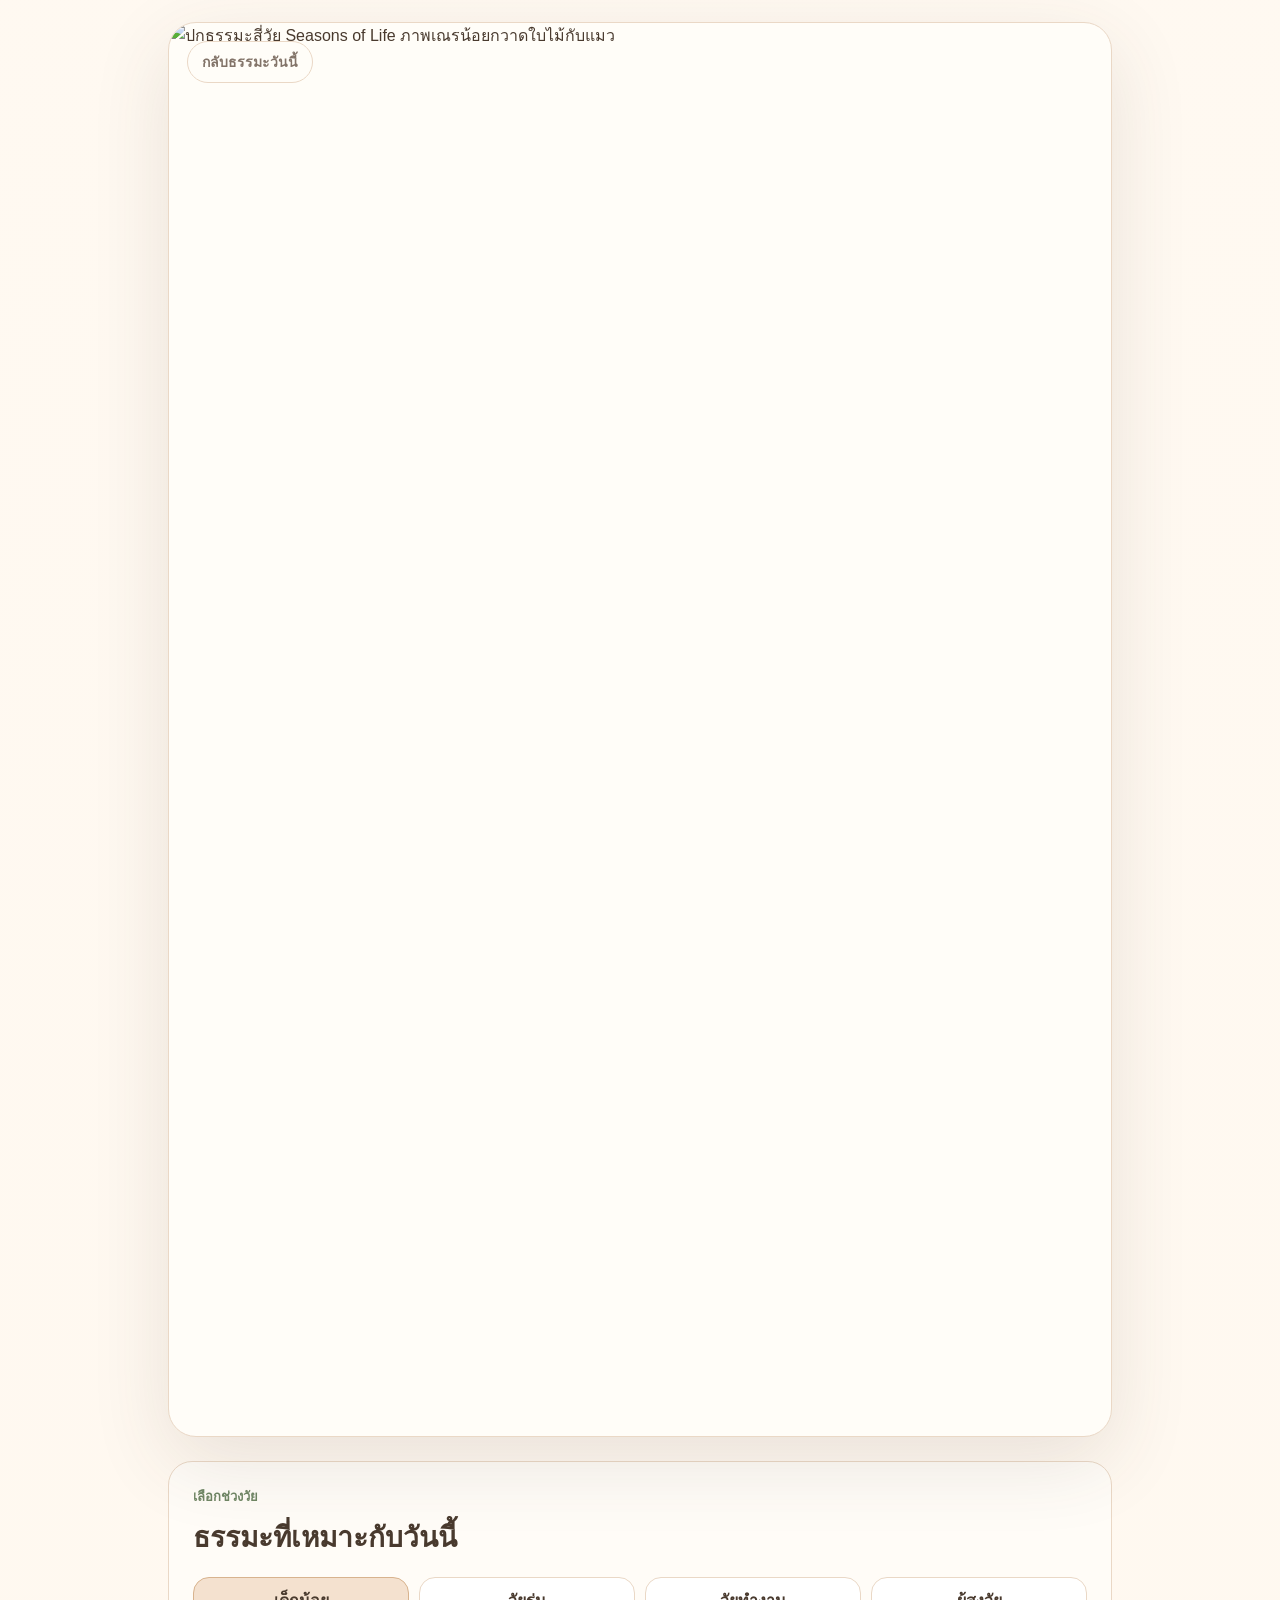
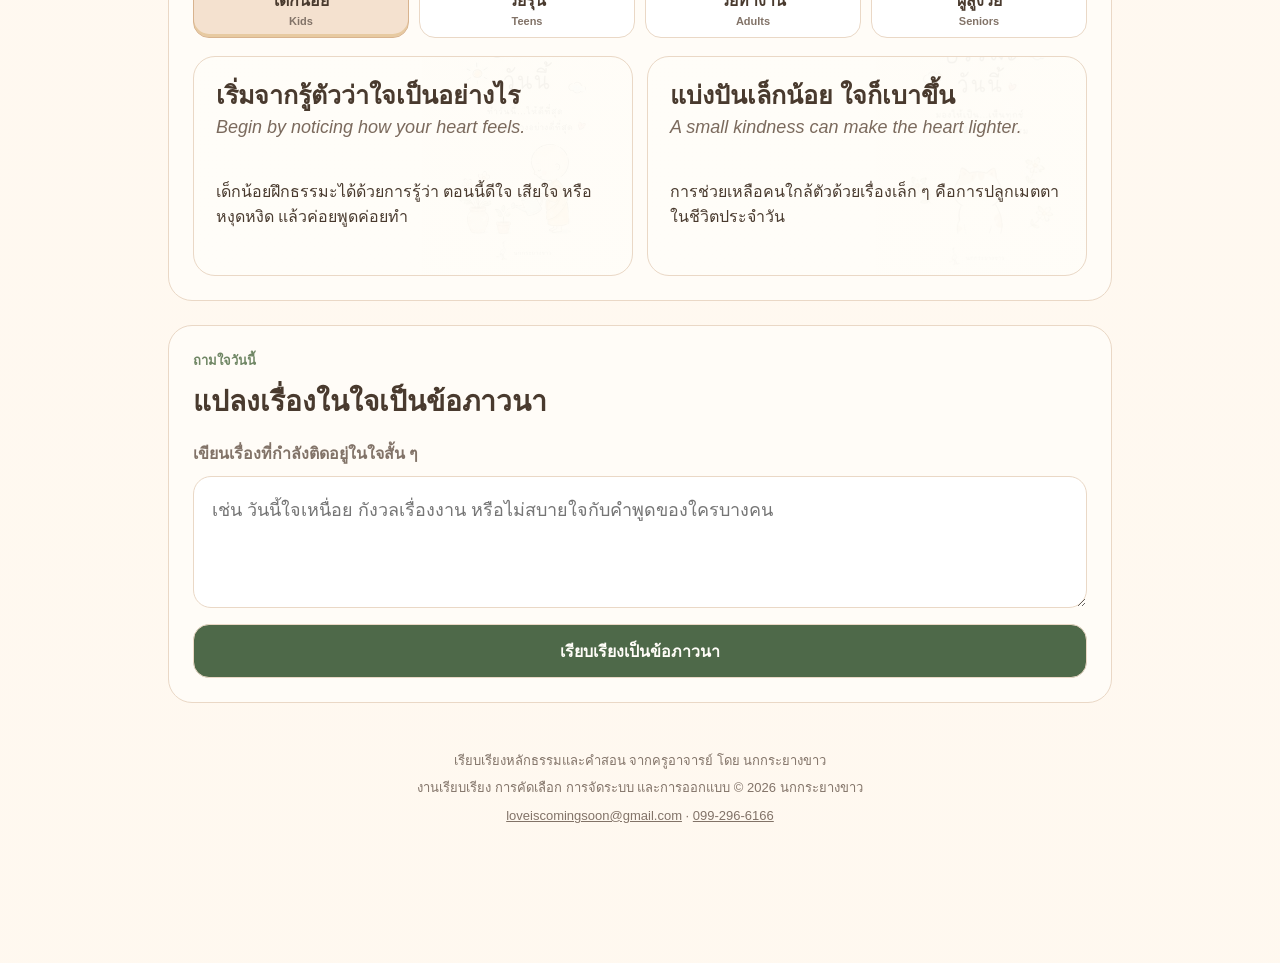
==== life/index.html @ bd6fd729 "Update Seasons of Life cover" ====
<!doctype html>
<html lang="th">
  <head>
    <meta charset="utf-8">
    <meta name="viewport" content="width=device-width, initial-scale=1">
    <meta name="theme-color" content="#fff8ef">
    <meta name="description" content="ธรรมะสี่วัย Seasons of Life สำหรับอ่านและใช้พิจารณาใจในแต่ละช่วงวัยของชีวิต">
    <meta name="author" content="นกกระยางขาว">
    <title>ธรรมะสี่วัย | Seasons of Life</title>
    <link rel="icon" type="image/png" sizes="32x32" href="../assets/favicon-32.png">
    <link rel="apple-touch-icon" href="../assets/apple-touch-icon.png">
    <link rel="stylesheet" href="./life.css?v=20260628-3">
  </head>
  <body>
    <main class="life-shell">
      <header class="life-hero">
        <a class="back-link" href="../">กลับธรรมะวันนี้</a>
        <img class="cover-image" src="../assets/daily-art/seasons-of-life-cover.png?v=20260628-3" alt="ปกธรรมะสี่วัย Seasons of Life ภาพเณรน้อยกวาดใบไม้กับแมว">
      </header>

      <section class="age-panel" aria-labelledby="ageHeading">
        <div class="section-heading">
          <p class="eyebrow">เลือกช่วงวัย</p>
          <h2 id="ageHeading">ธรรมะที่เหมาะกับวันนี้</h2>
        </div>
        <div class="age-tabs" role="tablist" aria-label="เลือกช่วงวัย">
          <button class="active" type="button" data-age="kids">เด็กน้อย <small>Kids</small></button>
          <button type="button" data-age="teens">วัยรุ่น <small>Teens</small></button>
          <button type="button" data-age="adults">วัยทำงาน <small>Adults</small></button>
          <button type="button" data-age="seniors">ผู้สูงวัย <small>Seniors</small></button>
        </div>
        <div class="wisdom-grid" id="wisdomGrid" aria-live="polite"></div>
      </section>

      <section class="reflect-panel" aria-labelledby="reflectHeading">
        <div class="section-heading">
          <p class="eyebrow">ถามใจวันนี้</p>
          <h2 id="reflectHeading">แปลงเรื่องในใจเป็นข้อภาวนา</h2>
        </div>
        <label for="lifeInput">เขียนเรื่องที่กำลังติดอยู่ในใจสั้น ๆ</label>
        <textarea id="lifeInput" placeholder="เช่น วันนี้ใจเหนื่อย กังวลเรื่องงาน หรือไม่สบายใจกับคำพูดของใครบางคน"></textarea>
        <button class="reflect-button" id="reflectButton" type="button">เรียบเรียงเป็นข้อภาวนา</button>
        <article class="reflection-card" id="reflectionCard" hidden></article>
      </section>

      <footer class="life-credit">
        <p>เรียบเรียงหลักธรรมและคำสอน จากครูอาจารย์ โดย นกกระยางขาว</p>
        <p>งานเรียบเรียง การคัดเลือก การจัดระบบ และการออกแบบ © 2026 นกกระยางขาว</p>
        <a href="mailto:loveiscomingsoon@gmail.com">loveiscomingsoon@gmail.com</a>
        <span aria-hidden="true"> · </span>
        <a href="tel:0992966166">099-296-6166</a>
      </footer>
    </main>
    <p class="toast" id="toast" role="status" aria-live="polite" hidden></p>
    <script src="./life.js?v=20260628-3"></script>
  </body>
</html>
---- life/life.css ----
:root {
  color-scheme: light;
  --paper: #fff8ef;
  --paper-soft: #f6eadc;
  --card: #fffdf8;
  --ink: #493a2e;
  --muted: #827368;
  --line: #ead8c6;
  --sage: #6f8664;
  --peach: #d9907c;
  --gold: #c99a3f;
  font-family: "Sukhumvit Set", "Noto Sans Thai", "Helvetica Neue", Arial, sans-serif;
}

* {
  box-sizing: border-box;
}

body {
  margin: 0;
  min-height: 100vh;
  background:
    linear-gradient(rgba(255, 248, 239, 0.88), rgba(255, 248, 239, 0.96)),
    url("../assets/daily-art/seasons-of-life-cover.png?v=20260628-3") center top / 620px auto fixed;
  color: var(--ink);
}

a {
  color: inherit;
}

.life-shell {
  width: min(100%, 980px);
  margin: 0 auto;
  padding: 22px 18px 56px;
}

.life-hero {
  position: relative;
  display: block;
  overflow: hidden;
  padding: 0;
  border: 1px solid var(--line);
  border-radius: 28px;
  background: var(--card);
  box-shadow: 0 24px 80px rgba(73, 58, 46, 0.12);
}

.back-link {
  position: absolute;
  top: 18px;
  left: 18px;
  z-index: 2;
  width: fit-content;
  padding: 9px 14px;
  border: 1px solid var(--line);
  border-radius: 999px;
  background: rgba(255, 253, 248, 0.84);
  color: var(--muted);
  font-size: 14px;
  font-weight: 700;
  text-decoration: none;
}

.eyebrow {
  margin: 0 0 8px;
  color: var(--sage);
  font-size: 13px;
  font-weight: 800;
}

h1,
h2,
p {
  margin-top: 0;
}

.cover-image {
  display: block;
  width: 100%;
  aspect-ratio: 1536 / 2304;
  object-fit: cover;
  object-position: center top;
}

.age-panel,
.reflect-panel {
  margin-top: 24px;
  padding: 24px;
  border: 1px solid var(--line);
  border-radius: 24px;
  background: rgba(255, 253, 248, 0.92);
}

.section-heading {
  margin-bottom: 18px;
}

.section-heading h2 {
  margin-bottom: 0;
  font-size: 28px;
}

.age-tabs {
  display: grid;
  grid-template-columns: repeat(4, 1fr);
  gap: 10px;
  margin-bottom: 18px;
}

.age-tabs button,
.reflect-button {
  min-height: 54px;
  border: 1px solid var(--line);
  border-radius: 16px;
  background: #fff;
  color: var(--ink);
  font: inherit;
  font-weight: 800;
  cursor: pointer;
}

.age-tabs button {
  display: grid;
  place-items: center;
  gap: 2px;
  padding: 10px;
}

.age-tabs small {
  color: var(--muted);
  font-size: 11px;
  font-weight: 800;
}

.age-tabs button.active {
  border-color: #d8b38e;
  background: #f4e1cf;
  box-shadow: inset 0 -3px 0 rgba(201, 154, 63, 0.32);
}

.wisdom-grid {
  display: grid;
  grid-template-columns: repeat(2, minmax(0, 1fr));
  gap: 14px;
}

.wisdom-card {
  display: grid;
  gap: 12px;
  min-height: 220px;
  padding: 22px;
  border: 1px solid var(--line);
  border-radius: 22px;
  background:
    linear-gradient(rgba(255, 253, 248, 0.94), rgba(255, 253, 248, 0.97)),
    var(--art) right bottom / 210px auto no-repeat;
}

.wisdom-card h3 {
  margin: 0;
  font-size: 25px;
  line-height: 1.35;
}

.wisdom-card .english {
  color: #7b6a5d;
  font-size: 18px;
  font-style: italic;
  line-height: 1.6;
}

label {
  display: block;
  margin-bottom: 10px;
  color: var(--muted);
  font-weight: 800;
}

textarea {
  width: 100%;
  min-height: 132px;
  padding: 18px;
  border: 1px solid var(--line);
  border-radius: 18px;
  background: #fff;
  color: var(--ink);
  font: inherit;
  font-size: 18px;
  line-height: 1.7;
  resize: vertical;
}

.reflect-button {
  width: 100%;
  margin-top: 12px;
  background: #4e6949;
  color: #fffdf8;
}

.reflection-card {
  margin-top: 16px;
  padding: 20px;
  border: 1px solid #e3c3a4;
  border-radius: 20px;
  background: #f8eadb;
}

.reflection-card h3 {
  margin: 0 0 12px;
  font-size: 24px;
}

.reflection-card p {
  margin-bottom: 10px;
  font-size: 18px;
  line-height: 1.75;
}

.life-credit {
  margin: 24px 0 0;
  padding: 22px 12px 80px;
  color: var(--muted);
  font-size: 13px;
  line-height: 1.8;
  text-align: center;
}

.life-credit p {
  margin-bottom: 4px;
}

.toast {
  position: fixed;
  left: 50%;
  bottom: 24px;
  z-index: 20;
  transform: translateX(-50%);
  width: min(90vw, 420px);
  padding: 13px 16px;
  border-radius: 999px;
  background: #493a2e;
  color: #fffdf8;
  font-weight: 800;
  text-align: center;
  box-shadow: 0 16px 48px rgba(73, 58, 46, 0.2);
}

@media (max-width: 760px) {
  .life-shell {
    padding-inline: 12px;
  }

  .life-hero {
    border-radius: 22px;
  }

  .age-panel,
  .reflect-panel {
    padding: 18px;
  }

  .age-tabs {
    grid-template-columns: repeat(2, 1fr);
  }

  .wisdom-grid {
    grid-template-columns: 1fr;
  }
}
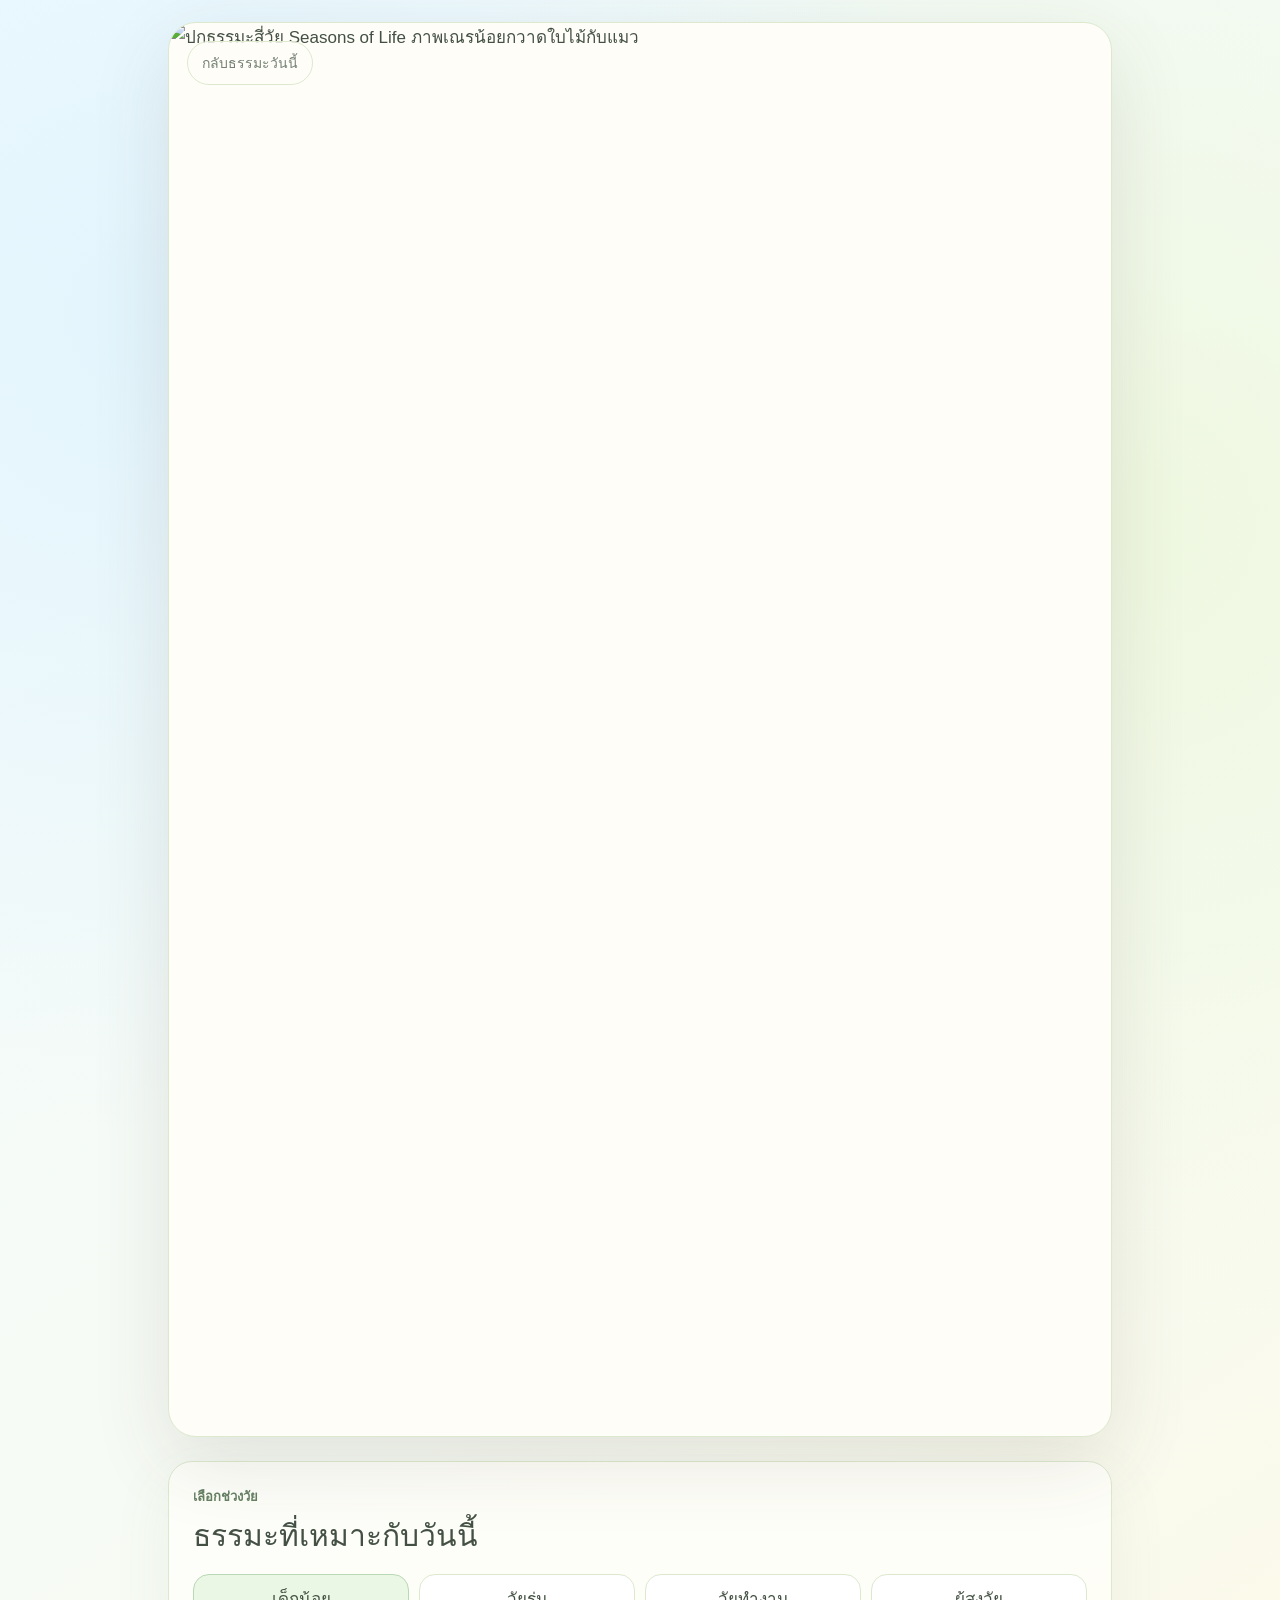
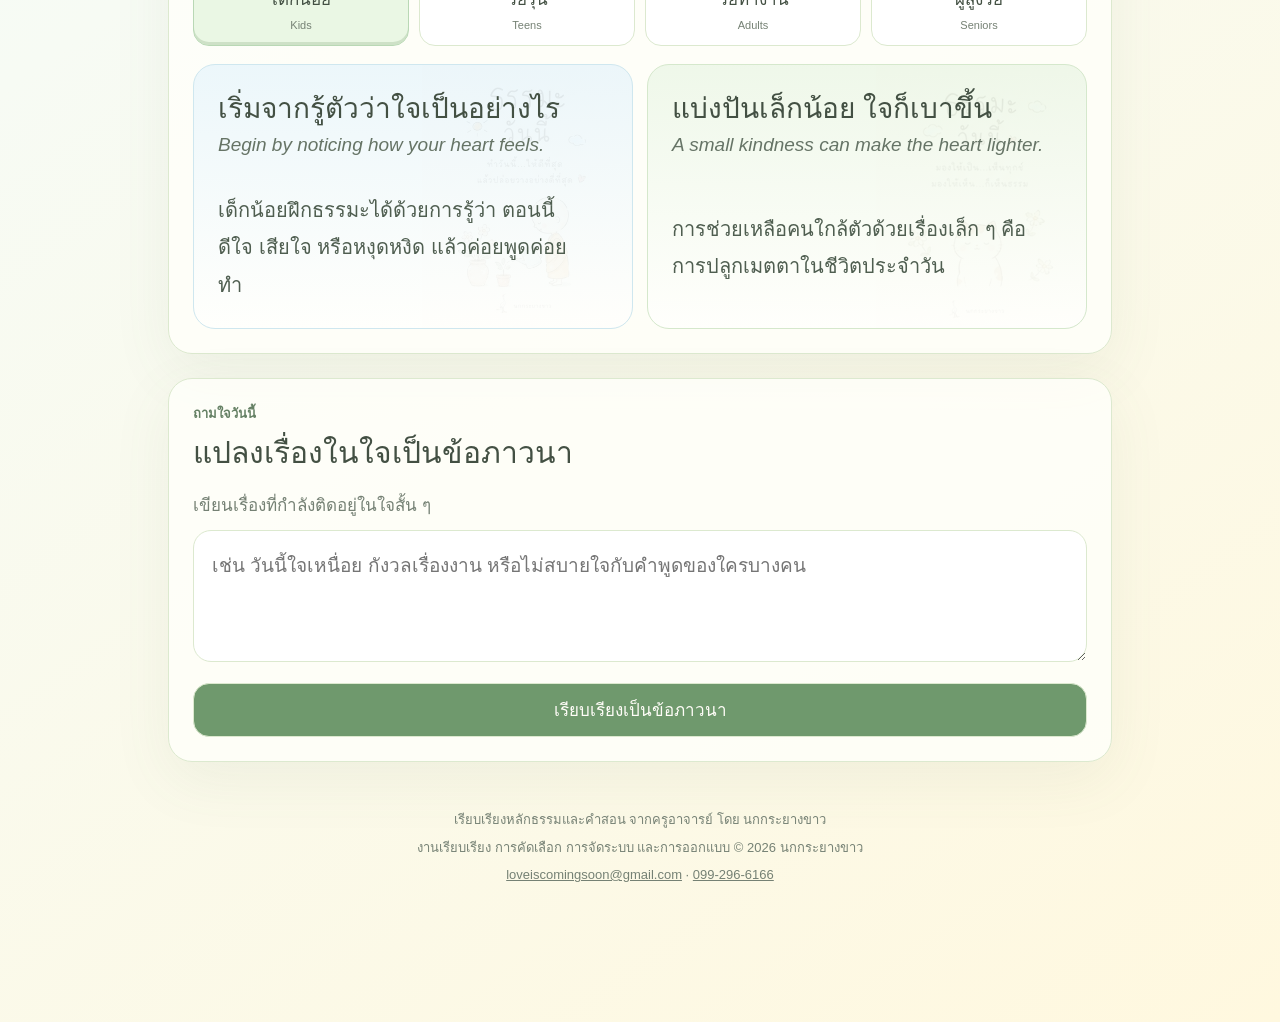
==== commit 544a0f71: "Soften Seasons of Life typography" ====
--- a/life/index.html
+++ b/life/index.html
@@ -9,7 +9,7 @@
     <title>ธรรมะสี่วัย | Seasons of Life</title>
     <link rel="icon" type="image/png" sizes="32x32" href="../assets/favicon-32.png">
     <link rel="apple-touch-icon" href="../assets/apple-touch-icon.png">
-    <link rel="stylesheet" href="./life.css?v=20260628-3">
+    <link rel="stylesheet" href="./life.css?v=20260628-4">
   </head>
   <body>
     <main class="life-shell">
@@ -52,6 +52,6 @@
       </footer>
     </main>
     <p class="toast" id="toast" role="status" aria-live="polite" hidden></p>
-    <script src="./life.js?v=20260628-3"></script>
+    <script src="./life.js?v=20260628-4"></script>
   </body>
 </html>
--- a/life/life.css
+++ b/life/life.css
@@ -1,15 +1,22 @@
 :root {
   color-scheme: light;
-  --paper: #fff8ef;
-  --paper-soft: #f6eadc;
+  --paper: #f7fbf4;
+  --paper-soft: #eef8ec;
   --card: #fffdf8;
-  --ink: #493a2e;
-  --muted: #827368;
-  --line: #ead8c6;
-  --sage: #6f8664;
+  --ink: #435043;
+  --muted: #758174;
+  --line: #dce9cf;
+  --sage: #658064;
   --peach: #d9907c;
-  --gold: #c99a3f;
+  --gold: #c8a85a;
+  --sky-soft: #eaf6fb;
+  --green-soft: #edf7e8;
+  --yellow-soft: #fff6d8;
+  --blue-line: #cfe7ef;
+  --green-line: #d5e8cc;
+  --yellow-line: #eadfb7;
   font-family: "Sukhumvit Set", "Noto Sans Thai", "Helvetica Neue", Arial, sans-serif;
+  font-weight: 400;
 }
 
 * {
@@ -20,9 +27,12 @@
   margin: 0;
   min-height: 100vh;
   background:
-    linear-gradient(rgba(255, 248, 239, 0.88), rgba(255, 248, 239, 0.96)),
-    url("../assets/daily-art/seasons-of-life-cover.png?v=20260628-3") center top / 620px auto fixed;
+    radial-gradient(circle at 12% 12%, rgba(222, 243, 253, 0.78), transparent 32%),
+    radial-gradient(circle at 88% 20%, rgba(237, 247, 218, 0.78), transparent 34%),
+    linear-gradient(145deg, #f2fbff 0%, #f7fbf4 48%, #fff8df 100%);
   color: var(--ink);
+  font-size: 17px;
+  line-height: 1.72;
 }
 
 a {
@@ -58,7 +68,7 @@
   background: rgba(255, 253, 248, 0.84);
   color: var(--muted);
   font-size: 14px;
-  font-weight: 700;
+  font-weight: 500;
   text-decoration: none;
 }
 
@@ -66,7 +76,7 @@
   margin: 0 0 8px;
   color: var(--sage);
   font-size: 13px;
-  font-weight: 800;
+  font-weight: 600;
 }
 
 h1,
@@ -89,7 +99,8 @@
   padding: 24px;
   border: 1px solid var(--line);
   border-radius: 24px;
-  background: rgba(255, 253, 248, 0.92);
+  background: rgba(255, 255, 250, 0.82);
+  box-shadow: 0 18px 60px rgba(88, 112, 86, 0.08);
 }
 
 .section-heading {
@@ -98,7 +109,9 @@
 
 .section-heading h2 {
   margin-bottom: 0;
-  font-size: 28px;
+  font-size: 30px;
+  font-weight: 500;
+  line-height: 1.32;
 }
 
 .age-tabs {
@@ -116,7 +129,7 @@
   background: #fff;
   color: var(--ink);
   font: inherit;
-  font-weight: 800;
+  font-weight: 500;
   cursor: pointer;
 }
 
@@ -130,13 +143,13 @@
 .age-tabs small {
   color: var(--muted);
   font-size: 11px;
-  font-weight: 800;
+  font-weight: 500;
 }
 
 .age-tabs button.active {
-  border-color: #d8b38e;
-  background: #f4e1cf;
-  box-shadow: inset 0 -3px 0 rgba(201, 154, 63, 0.32);
+  border-color: #b9d8b5;
+  background: #eaf7e4;
+  box-shadow: inset 0 -3px 0 rgba(126, 161, 116, 0.26);
 }
 
 .wisdom-grid {
@@ -149,32 +162,64 @@
   display: grid;
   gap: 12px;
   min-height: 220px;
-  padding: 22px;
+  padding: 24px;
   border: 1px solid var(--line);
   border-radius: 22px;
   background:
-    linear-gradient(rgba(255, 253, 248, 0.94), rgba(255, 253, 248, 0.97)),
+    linear-gradient(rgba(255, 255, 252, 0.88), rgba(255, 255, 252, 0.94)),
+    var(--art) right bottom / 210px auto no-repeat;
+}
+
+.wisdom-card:nth-child(3n + 1) {
+  border-color: var(--blue-line);
+  background:
+    linear-gradient(rgba(234, 246, 251, 0.9), rgba(255, 255, 252, 0.95)),
+    var(--art) right bottom / 210px auto no-repeat;
+}
+
+.wisdom-card:nth-child(3n + 2) {
+  border-color: var(--green-line);
+  background:
+    linear-gradient(rgba(237, 247, 232, 0.9), rgba(255, 255, 252, 0.95)),
+    var(--art) right bottom / 210px auto no-repeat;
+}
+
+.wisdom-card:nth-child(3n + 3) {
+  border-color: var(--yellow-line);
+  background:
+    linear-gradient(rgba(255, 246, 216, 0.9), rgba(255, 255, 252, 0.95)),
     var(--art) right bottom / 210px auto no-repeat;
 }
 
 .wisdom-card h3 {
   margin: 0;
-  font-size: 25px;
-  line-height: 1.35;
+  font-size: 28px;
+  font-weight: 500;
+  line-height: 1.42;
 }
 
 .wisdom-card .english {
-  color: #7b6a5d;
-  font-size: 18px;
+  color: #667466;
+  font-size: 19px;
+  font-weight: 400;
   font-style: italic;
-  line-height: 1.6;
+  line-height: 1.7;
+}
+
+.wisdom-card > p:not(.english) {
+  margin-bottom: 0;
+  max-width: 92%;
+  color: #4f5e50;
+  font-size: 20px;
+  font-weight: 400;
+  line-height: 1.86;
 }
 
 label {
   display: block;
   margin-bottom: 10px;
   color: var(--muted);
-  font-weight: 800;
+  font-weight: 500;
 }
 
 textarea {
@@ -186,35 +231,40 @@
   background: #fff;
   color: var(--ink);
   font: inherit;
-  font-size: 18px;
-  line-height: 1.7;
+  font-size: 19px;
+  font-weight: 400;
+  line-height: 1.82;
   resize: vertical;
 }
 
 .reflect-button {
   width: 100%;
   margin-top: 12px;
-  background: #4e6949;
+  background: #6f996d;
   color: #fffdf8;
+  font-weight: 500;
 }
 
 .reflection-card {
   margin-top: 16px;
   padding: 20px;
-  border: 1px solid #e3c3a4;
+  border: 1px solid #d6e5c7;
   border-radius: 20px;
-  background: #f8eadb;
+  background:
+    linear-gradient(140deg, rgba(234, 246, 251, 0.74), rgba(237, 247, 232, 0.76) 54%, rgba(255, 246, 216, 0.74));
 }
 
 .reflection-card h3 {
   margin: 0 0 12px;
-  font-size: 24px;
+  font-size: 27px;
+  font-weight: 500;
 }
 
 .reflection-card p {
   margin-bottom: 10px;
-  font-size: 18px;
-  line-height: 1.75;
+  font-size: 19px;
+  font-weight: 400;
+  line-height: 1.84;
 }
 
 .life-credit {
@@ -241,7 +291,7 @@
   border-radius: 999px;
   background: #493a2e;
   color: #fffdf8;
-  font-weight: 800;
+  font-weight: 500;
   text-align: center;
   box-shadow: 0 16px 48px rgba(73, 58, 46, 0.2);
 }
@@ -260,6 +310,19 @@
     padding: 18px;
   }
 
+  .section-heading h2 {
+    font-size: 28px;
+  }
+
+  .wisdom-card h3 {
+    font-size: 26px;
+  }
+
+  .wisdom-card > p:not(.english) {
+    font-size: 19px;
+    max-width: 100%;
+  }
+
   .age-tabs {
     grid-template-columns: repeat(2, 1fr);
   }
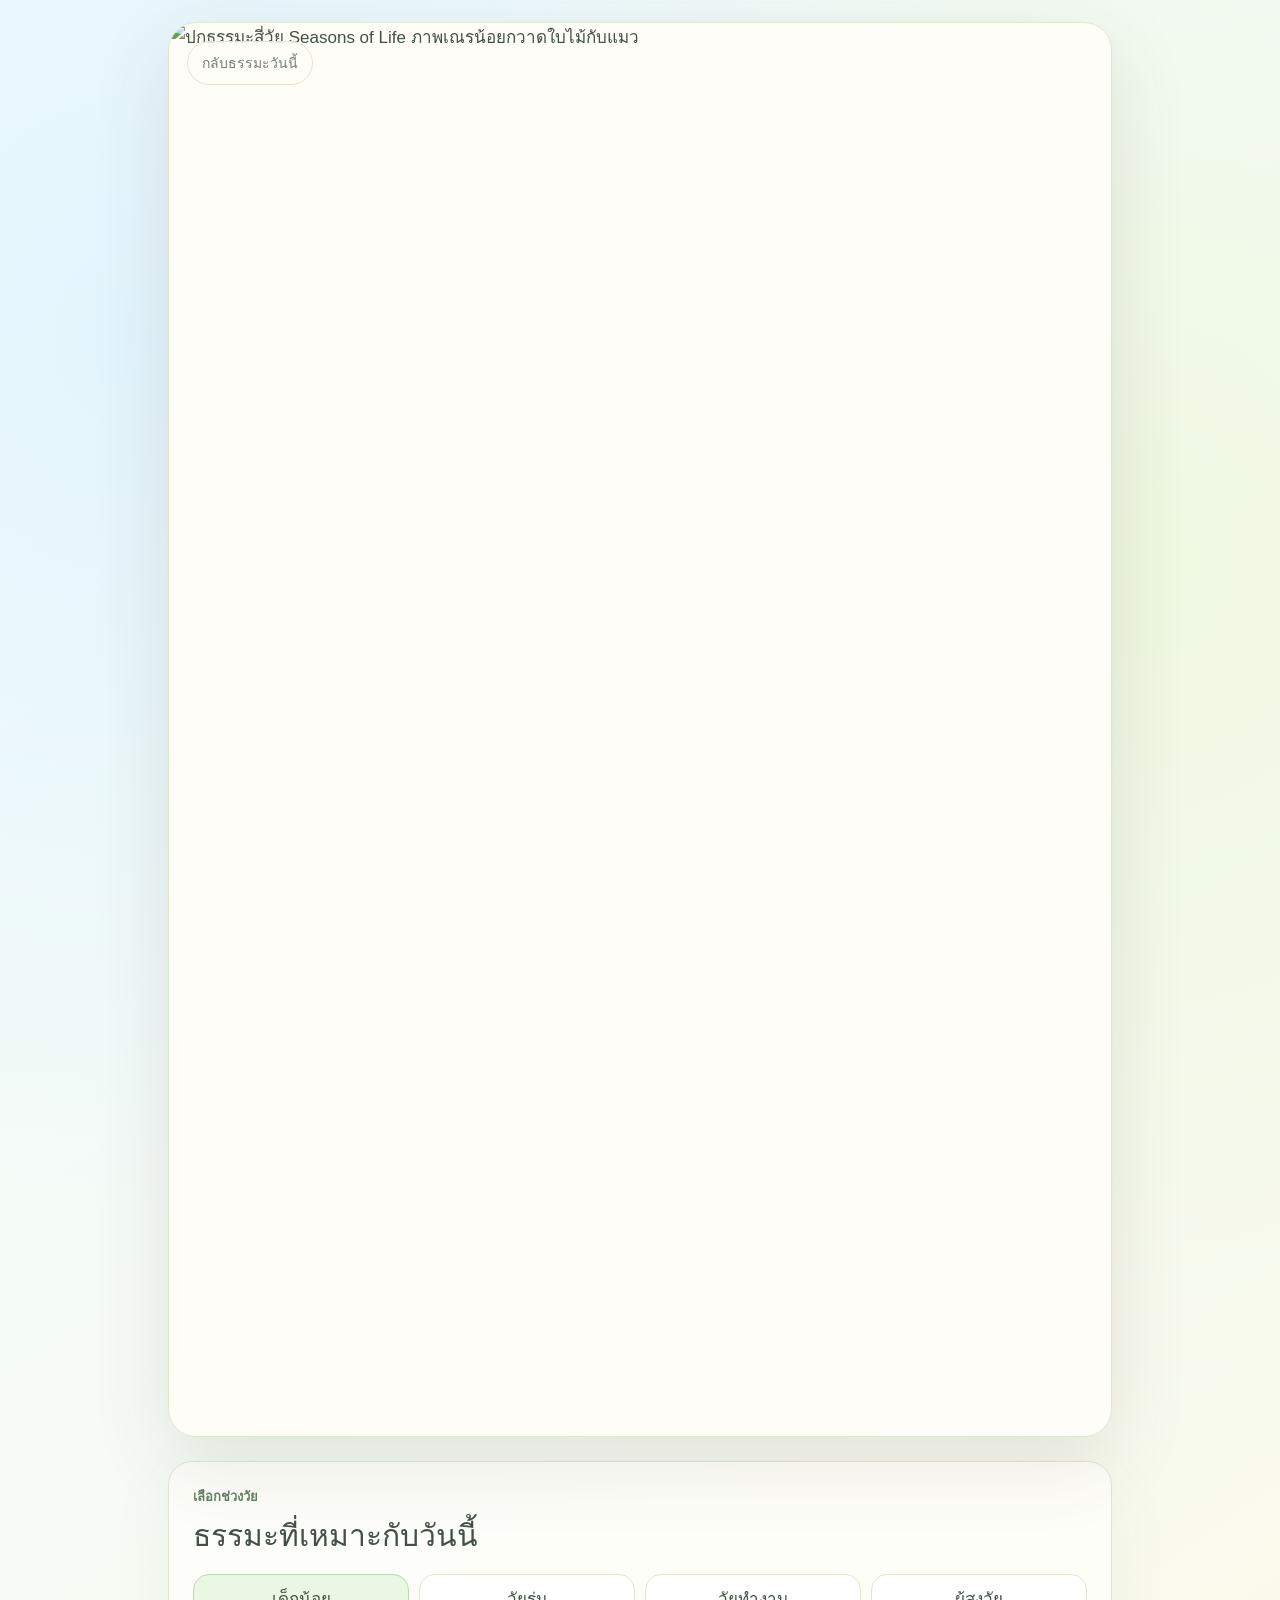
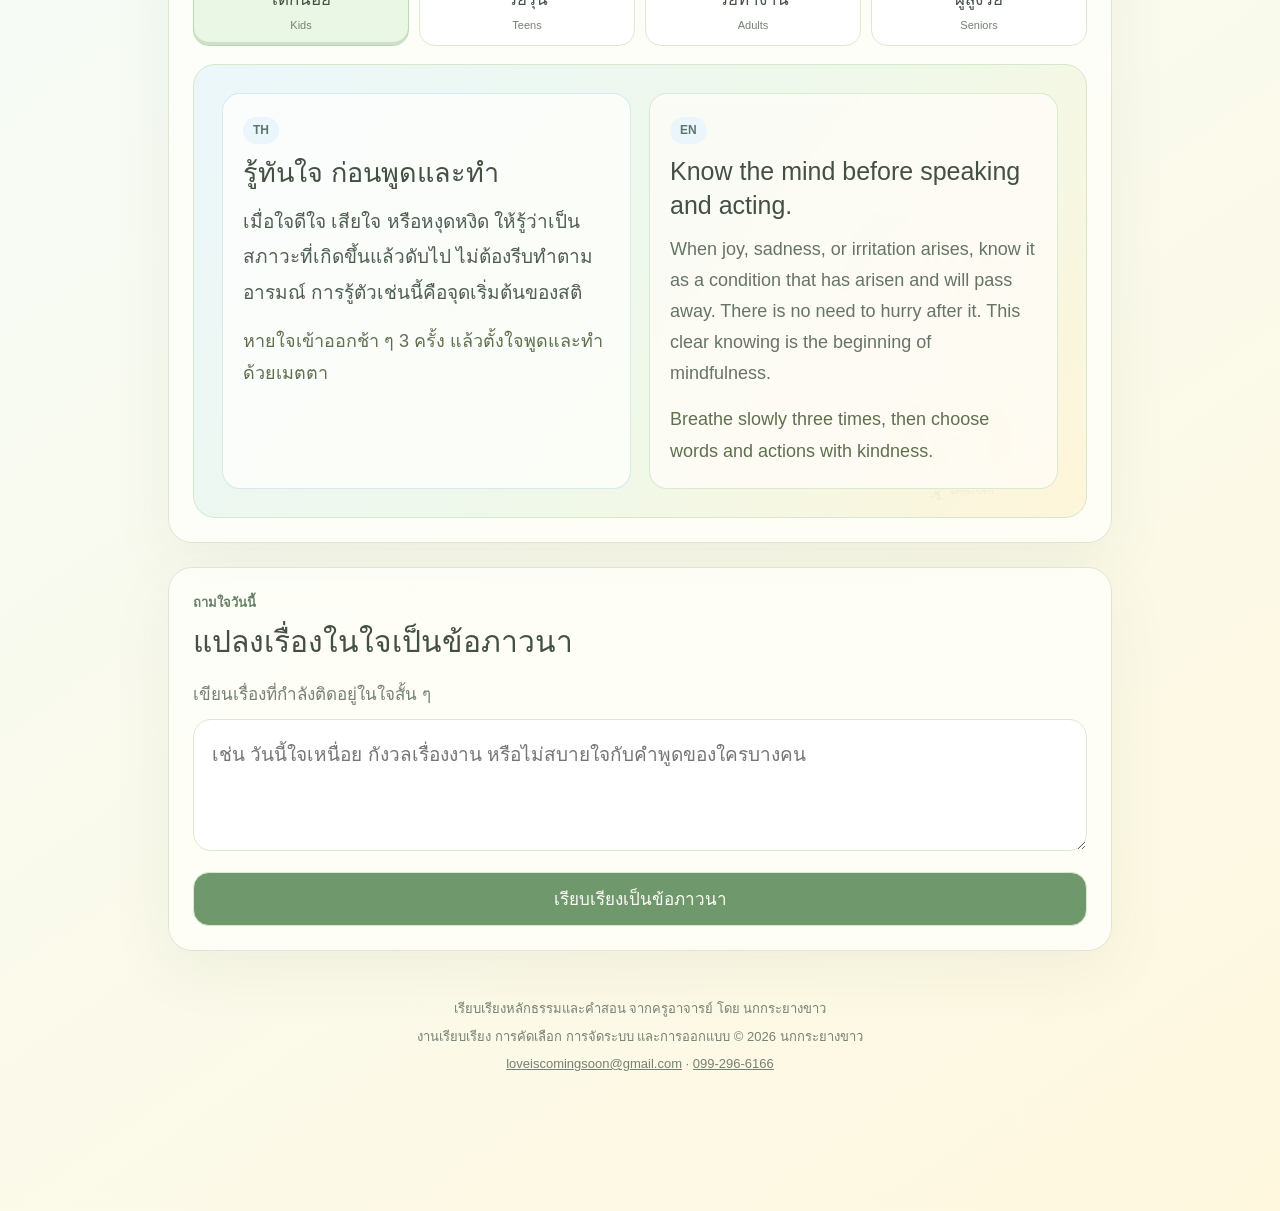
==== commit 66648be0: "Show single bilingual Dhamma text on life page" ====
--- a/life/index.html
+++ b/life/index.html
@@ -9,13 +9,13 @@
     <title>ธรรมะสี่วัย | Seasons of Life</title>
     <link rel="icon" type="image/png" sizes="32x32" href="../assets/favicon-32.png">
     <link rel="apple-touch-icon" href="../assets/apple-touch-icon.png">
-    <link rel="stylesheet" href="./life.css?v=20260628-4">
+    <link rel="stylesheet" href="./life.css?v=20260629-1">
   </head>
   <body>
     <main class="life-shell">
       <header class="life-hero">
         <a class="back-link" href="../">กลับธรรมะวันนี้</a>
-        <img class="cover-image" src="../assets/daily-art/seasons-of-life-cover.png?v=20260628-3" alt="ปกธรรมะสี่วัย Seasons of Life ภาพเณรน้อยกวาดใบไม้กับแมว">
+        <img class="cover-image" src="../assets/daily-art/seasons-of-life-cover.png?v=20260628-5" alt="ปกธรรมะสี่วัย Seasons of Life ภาพเณรน้อยกวาดใบไม้กับแมว">
       </header>
 
       <section class="age-panel" aria-labelledby="ageHeading">
@@ -52,6 +52,6 @@
       </footer>
     </main>
     <p class="toast" id="toast" role="status" aria-live="polite" hidden></p>
-    <script src="./life.js?v=20260628-4"></script>
+    <script src="./life.js?v=20260629-1"></script>
   </body>
 </html>
--- a/life/life.css
+++ b/life/life.css
@@ -154,65 +154,87 @@
 
 .wisdom-grid {
   display: grid;
-  grid-template-columns: repeat(2, minmax(0, 1fr));
-  gap: 14px;
+  grid-template-columns: 1fr;
 }
 
 .wisdom-card {
   display: grid;
-  gap: 12px;
-  min-height: 220px;
-  padding: 24px;
+  grid-template-columns: minmax(0, 1fr) minmax(0, 1fr);
+  gap: 18px;
+  min-height: 300px;
+  padding: 28px;
   border: 1px solid var(--line);
   border-radius: 22px;
   background:
     linear-gradient(rgba(255, 255, 252, 0.88), rgba(255, 255, 252, 0.94)),
-    var(--art) right bottom / 210px auto no-repeat;
-}
-
-.wisdom-card:nth-child(3n + 1) {
-  border-color: var(--blue-line);
-  background:
-    linear-gradient(rgba(234, 246, 251, 0.9), rgba(255, 255, 252, 0.95)),
-    var(--art) right bottom / 210px auto no-repeat;
-}
-
-.wisdom-card:nth-child(3n + 2) {
+    var(--art) right bottom / 240px auto no-repeat;
+}
+
+.wisdom-card {
   border-color: var(--green-line);
   background:
-    linear-gradient(rgba(237, 247, 232, 0.9), rgba(255, 255, 252, 0.95)),
-    var(--art) right bottom / 210px auto no-repeat;
-}
-
-.wisdom-card:nth-child(3n + 3) {
-  border-color: var(--yellow-line);
-  background:
-    linear-gradient(rgba(255, 246, 216, 0.9), rgba(255, 255, 252, 0.95)),
-    var(--art) right bottom / 210px auto no-repeat;
+    linear-gradient(130deg, rgba(234, 246, 251, 0.92), rgba(237, 247, 232, 0.92) 54%, rgba(255, 246, 216, 0.9)),
+    var(--art) right bottom / 240px auto no-repeat;
+}
+
+.wisdom-lang {
+  padding: 20px;
+  border: 1px solid rgba(207, 231, 239, 0.86);
+  border-radius: 18px;
+  background: rgba(255, 255, 252, 0.74);
+  backdrop-filter: blur(2px);
+}
+
+.wisdom-lang span {
+  display: inline-flex;
+  margin-bottom: 10px;
+  padding: 3px 10px;
+  border-radius: 999px;
+  background: #eaf6fb;
+  color: #60756b;
+  font-size: 12px;
+  font-weight: 600;
+}
+
+.english-block {
+  border-color: rgba(213, 232, 204, 0.9);
+  background: rgba(255, 253, 248, 0.78);
 }
 
 .wisdom-card h3 {
   margin: 0;
-  font-size: 28px;
+  font-size: 27px;
   font-weight: 500;
   line-height: 1.42;
 }
 
-.wisdom-card .english {
+.wisdom-card p {
+  margin: 12px 0 0;
+  color: #4f5e50;
+  font-size: 19px;
+  font-weight: 400;
+  line-height: 1.86;
+}
+
+.wisdom-card strong {
+  display: block;
+  margin-top: 16px;
+  color: #5f704f;
+  font-size: 18px;
+  font-weight: 500;
+  line-height: 1.76;
+}
+
+.english-block h3 {
+  font-size: 25px;
+  line-height: 1.36;
+}
+
+.english-block p {
   color: #667466;
-  font-size: 19px;
-  font-weight: 400;
-  font-style: italic;
-  line-height: 1.7;
-}
-
-.wisdom-card > p:not(.english) {
-  margin-bottom: 0;
-  max-width: 92%;
-  color: #4f5e50;
-  font-size: 20px;
-  font-weight: 400;
-  line-height: 1.86;
+  font-size: 18px;
+  font-weight: 400;
+  line-height: 1.72;
 }
 
 label {
@@ -318,9 +340,8 @@
     font-size: 26px;
   }
 
-  .wisdom-card > p:not(.english) {
+  .wisdom-card p {
     font-size: 19px;
-    max-width: 100%;
   }
 
   .age-tabs {
@@ -330,4 +351,11 @@
   .wisdom-grid {
     grid-template-columns: 1fr;
   }
-}
+
+  .wisdom-card {
+    grid-template-columns: 1fr;
+    background:
+      linear-gradient(130deg, rgba(234, 246, 251, 0.94), rgba(237, 247, 232, 0.94) 54%, rgba(255, 246, 216, 0.92)),
+      var(--art) right bottom / 180px auto no-repeat;
+  }
+}
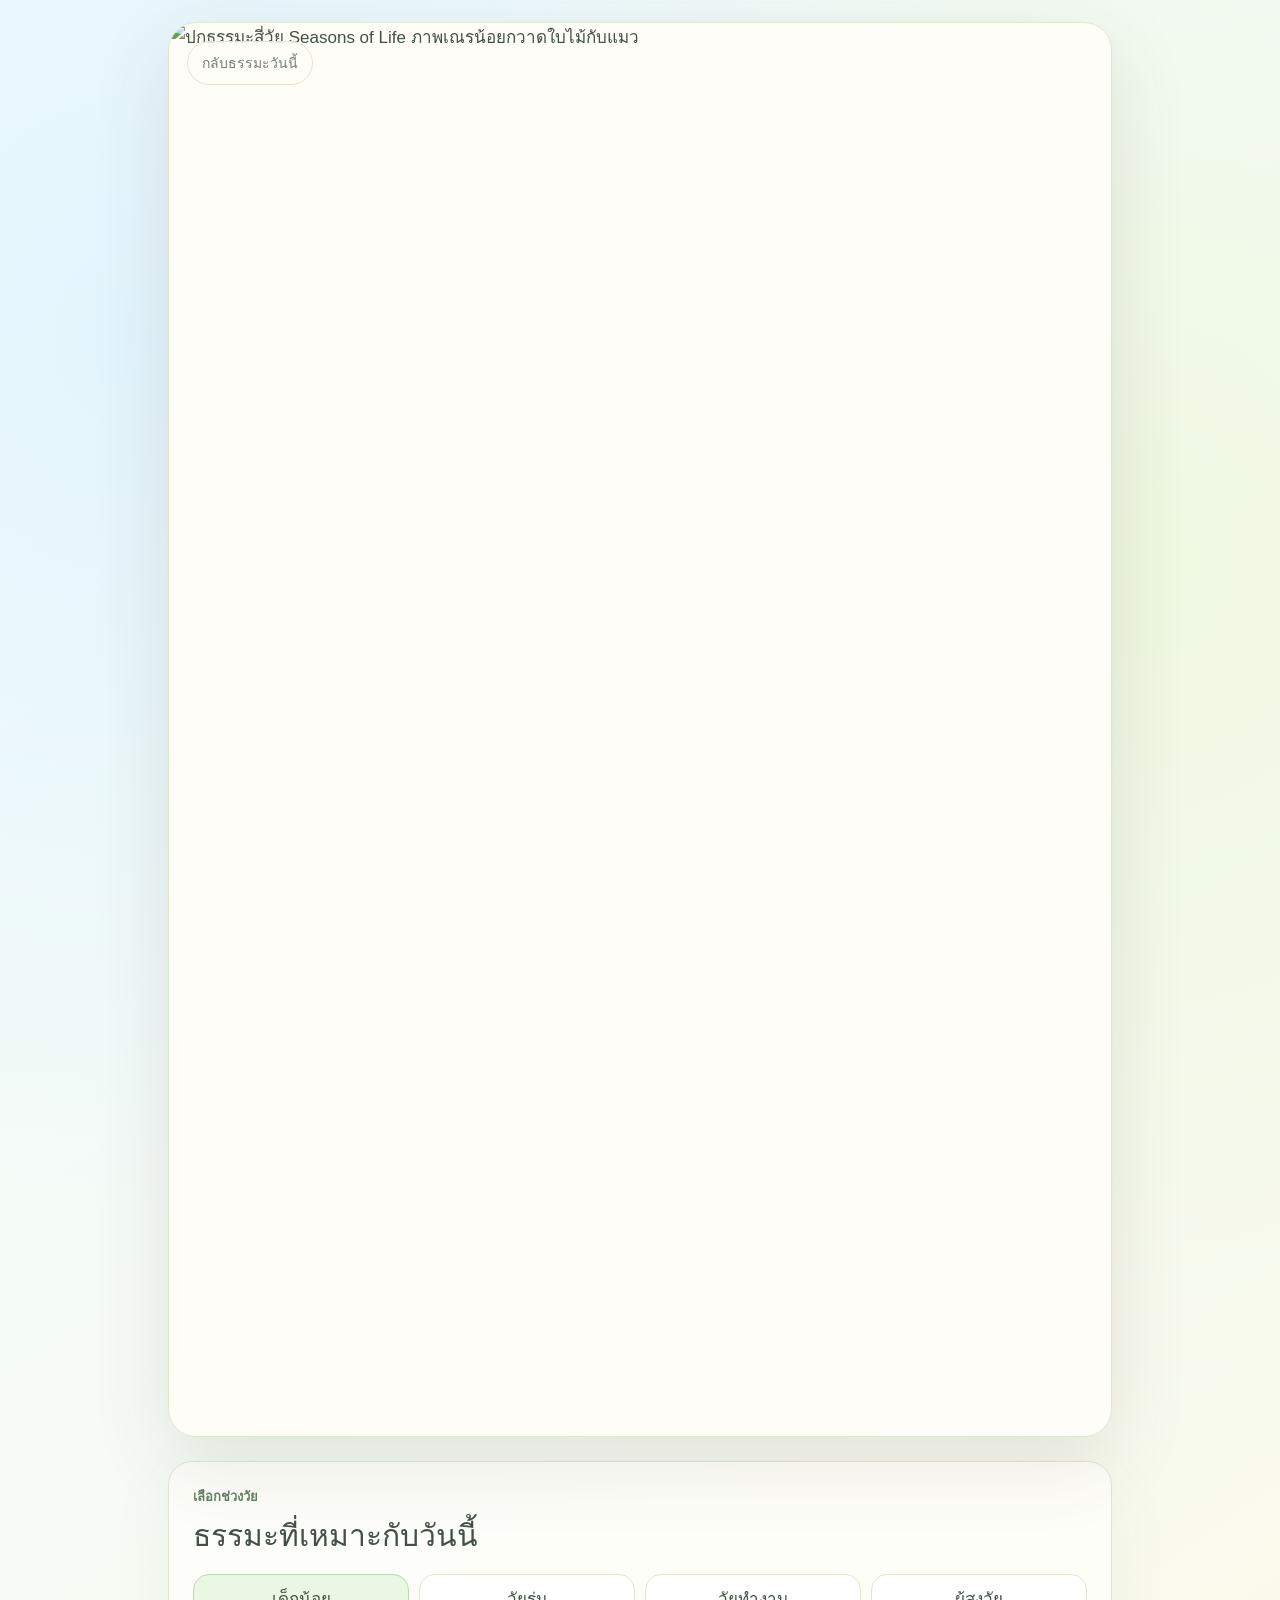
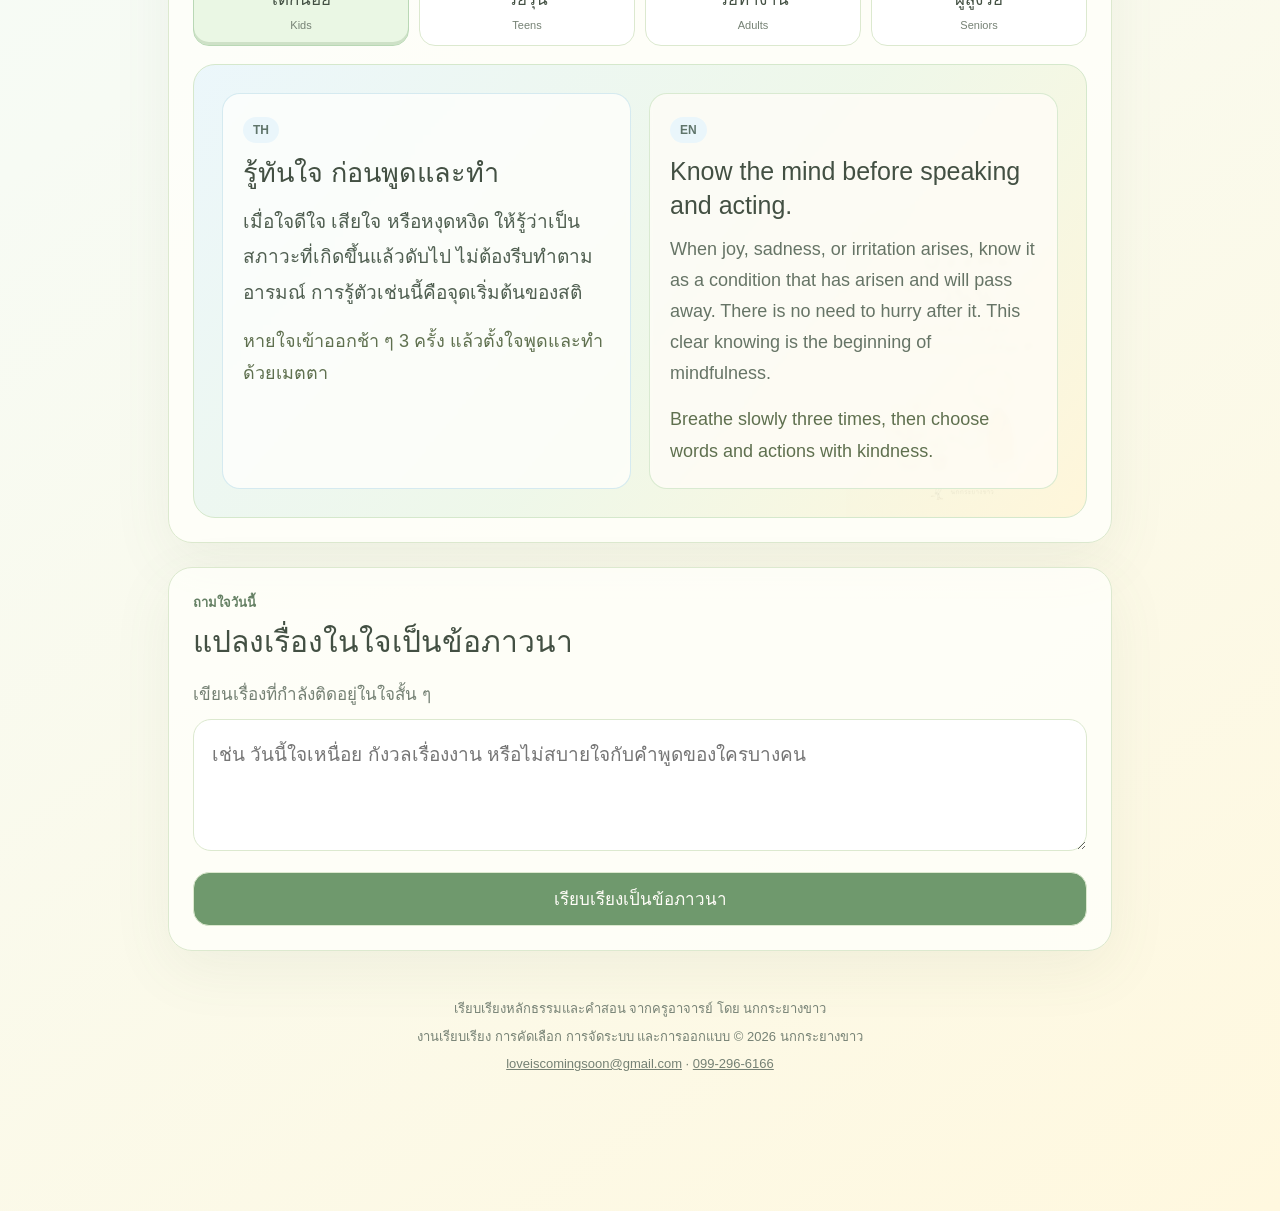
==== commit 653c6a53: "Remove Buddhist Questions book sources" ====
--- a/life/index.html
+++ b/life/index.html
@@ -8,7 +8,8 @@
     <meta name="author" content="นกกระยางขาว">
     <title>ธรรมะสี่วัย | Seasons of Life</title>
     <link rel="icon" type="image/png" sizes="32x32" href="../assets/favicon-32.png">
-    <link rel="apple-touch-icon" href="../assets/apple-touch-icon.png">
+    <link rel="apple-touch-icon" href="../assets/life-apple-touch-icon.png?v=20260629-2">
+    <link rel="manifest" href="./life.webmanifest?v=20260629-2">
     <link rel="stylesheet" href="./life.css?v=20260629-1">
   </head>
   <body>
@@ -53,5 +54,12 @@
     </main>
     <p class="toast" id="toast" role="status" aria-live="polite" hidden></p>
     <script src="./life.js?v=20260629-1"></script>
+    <script>
+      if ("serviceWorker" in navigator) {
+        window.addEventListener("load", () => {
+          navigator.serviceWorker.register("../service-worker.js?v=20260629-4").catch(() => {});
+        });
+      }
+    </script>
   </body>
 </html>
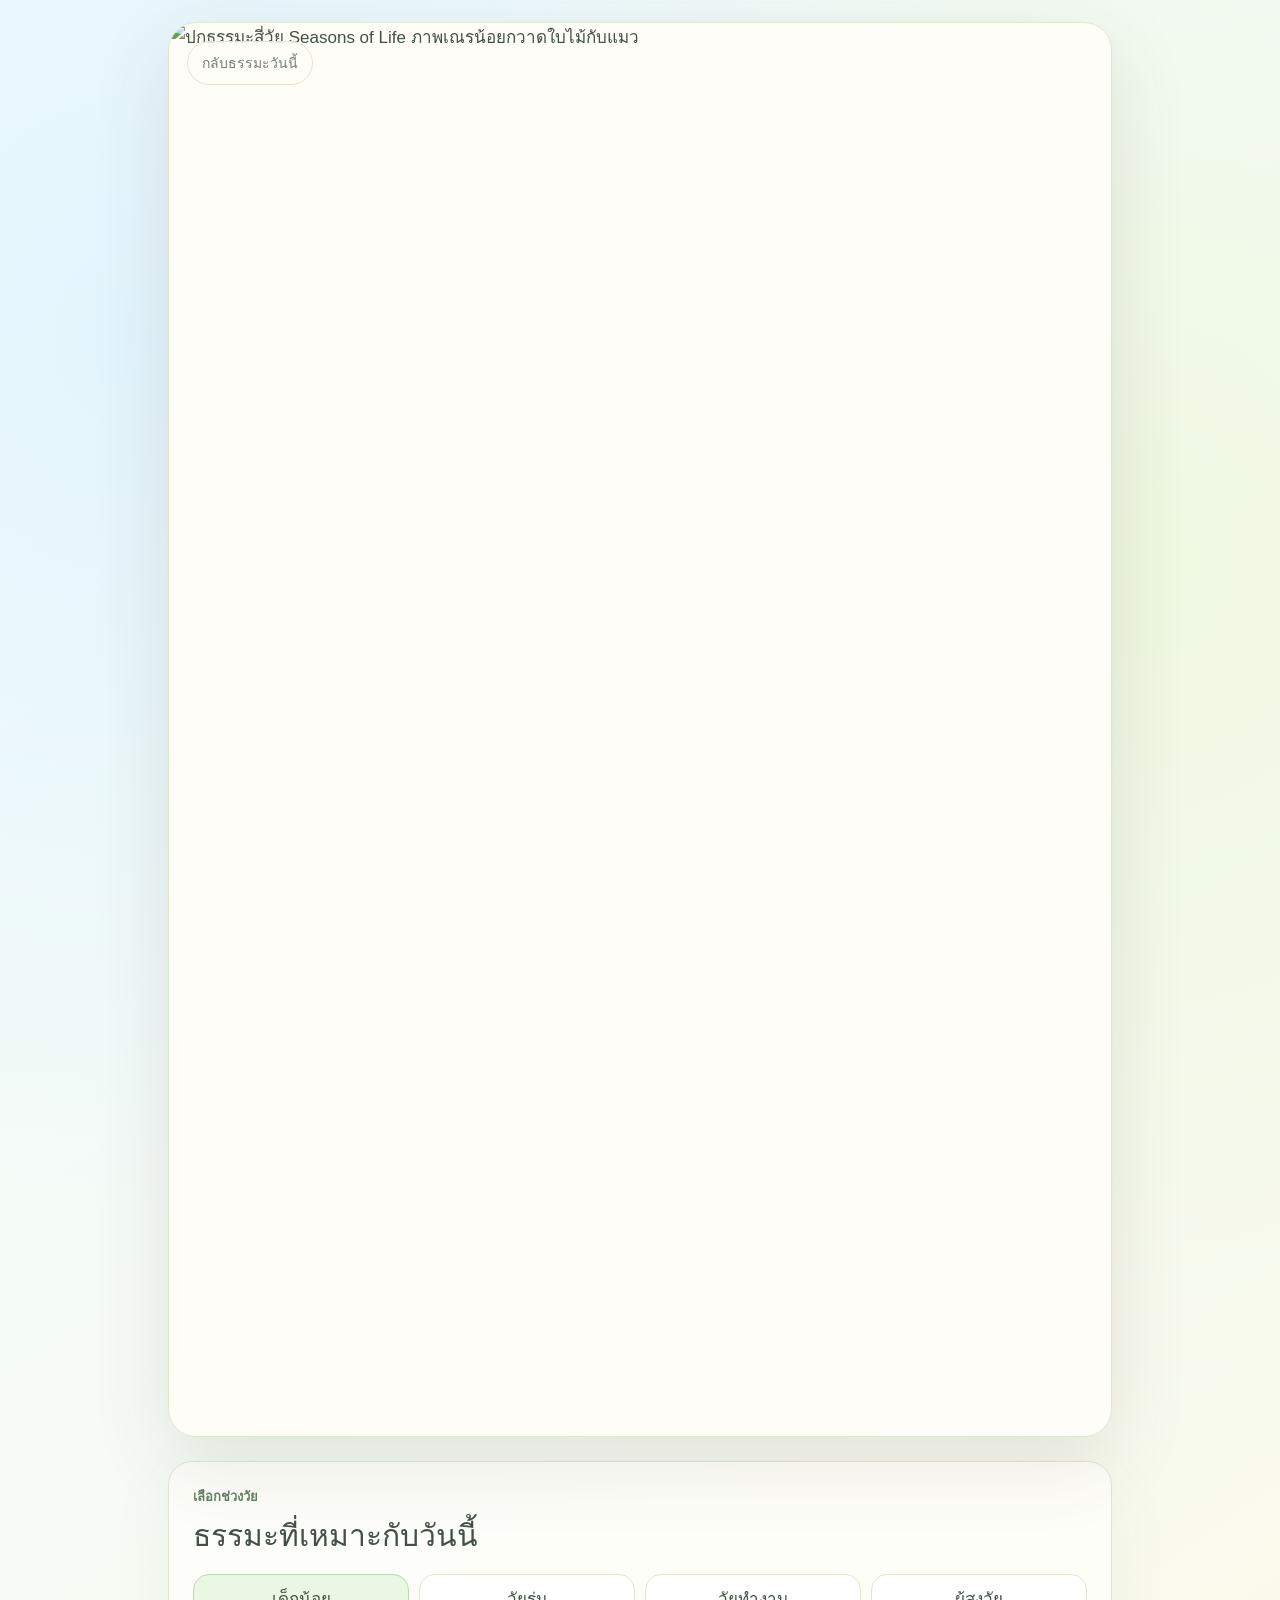
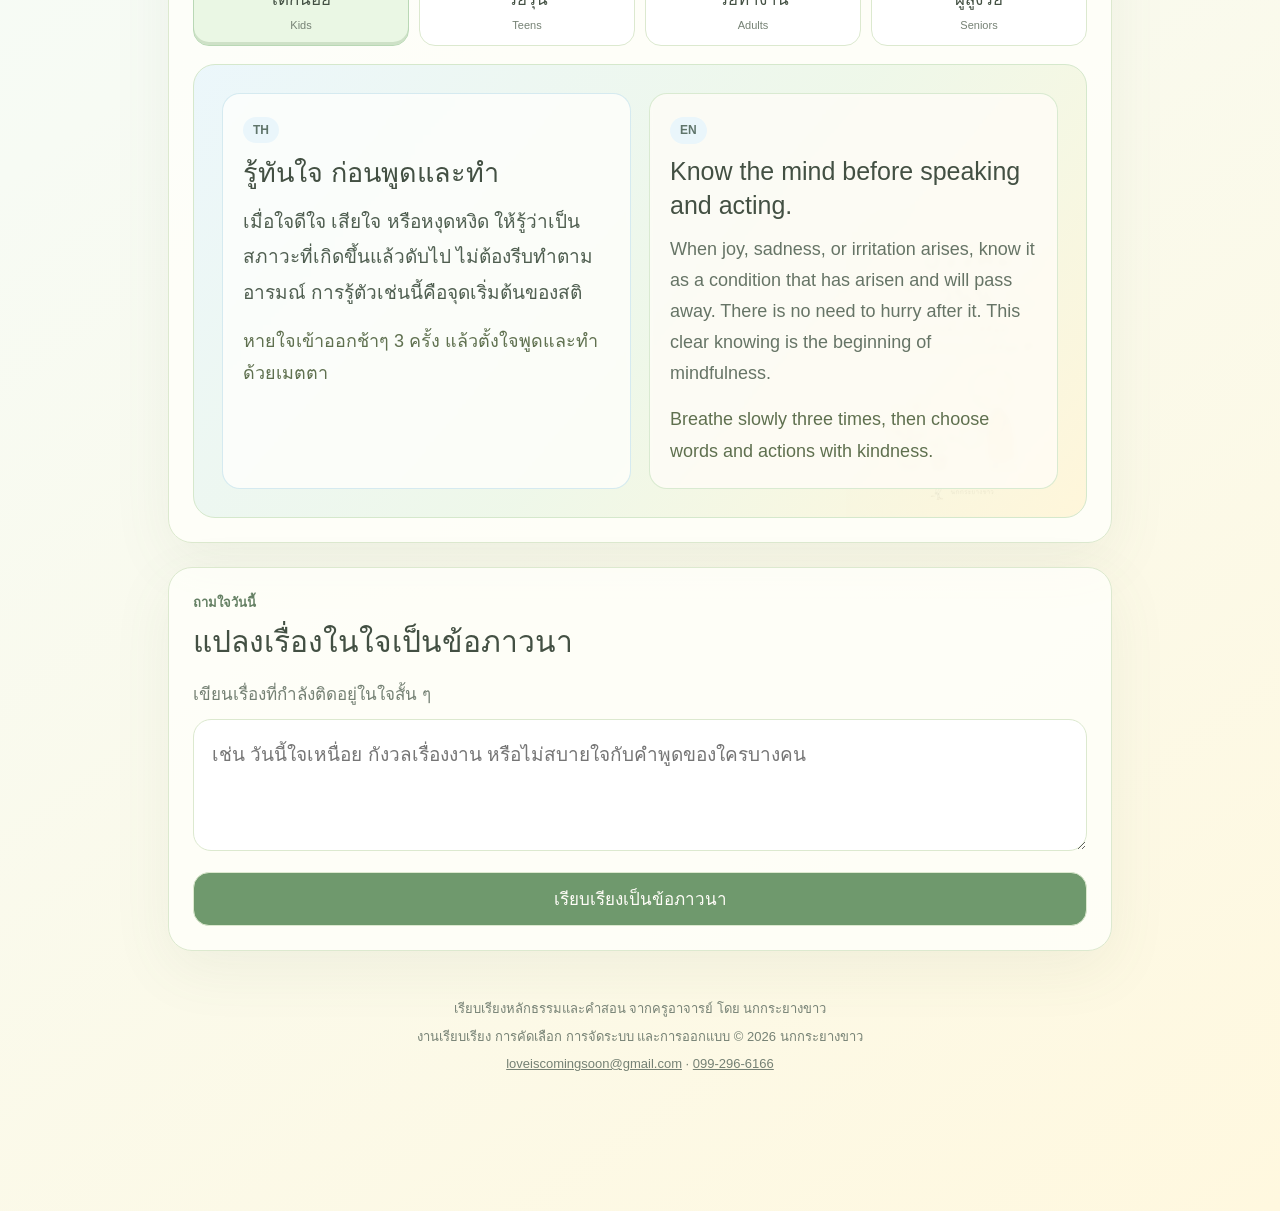
==== commit a0579b44: "Fix QR share layout and Thai text rendering" ====
--- a/life/index.html
+++ b/life/index.html
@@ -10,7 +10,7 @@
     <link rel="icon" type="image/png" sizes="32x32" href="../assets/favicon-32.png">
     <link rel="apple-touch-icon" href="../assets/life-apple-touch-icon.png?v=20260629-2">
     <link rel="manifest" href="./life.webmanifest?v=20260629-2">
-    <link rel="stylesheet" href="./life.css?v=20260629-1">
+    <link rel="stylesheet" href="./life.css?v=20260630-1">
   </head>
   <body>
     <main class="life-shell">
@@ -53,11 +53,11 @@
       </footer>
     </main>
     <p class="toast" id="toast" role="status" aria-live="polite" hidden></p>
-    <script src="./life.js?v=20260629-1"></script>
+    <script src="./life.js?v=20260630-1"></script>
     <script>
       if ("serviceWorker" in navigator) {
         window.addEventListener("load", () => {
-          navigator.serviceWorker.register("../service-worker.js?v=20260629-4").catch(() => {});
+          navigator.serviceWorker.register("../service-worker.js?v=20260630-1").catch(() => {});
         });
       }
     </script>
--- a/life/life.css
+++ b/life/life.css
@@ -31,8 +31,12 @@
     radial-gradient(circle at 88% 20%, rgba(237, 247, 218, 0.78), transparent 34%),
     linear-gradient(145deg, #f2fbff 0%, #f7fbf4 48%, #fff8df 100%);
   color: var(--ink);
+  font-family: "Sukhumvit Set", "Thonburi", "Noto Sans Thai", "Helvetica Neue", Arial, sans-serif;
   font-size: 17px;
   line-height: 1.72;
+  line-break: auto;
+  text-rendering: optimizeLegibility;
+  -webkit-font-smoothing: antialiased;
 }
 
 a {
